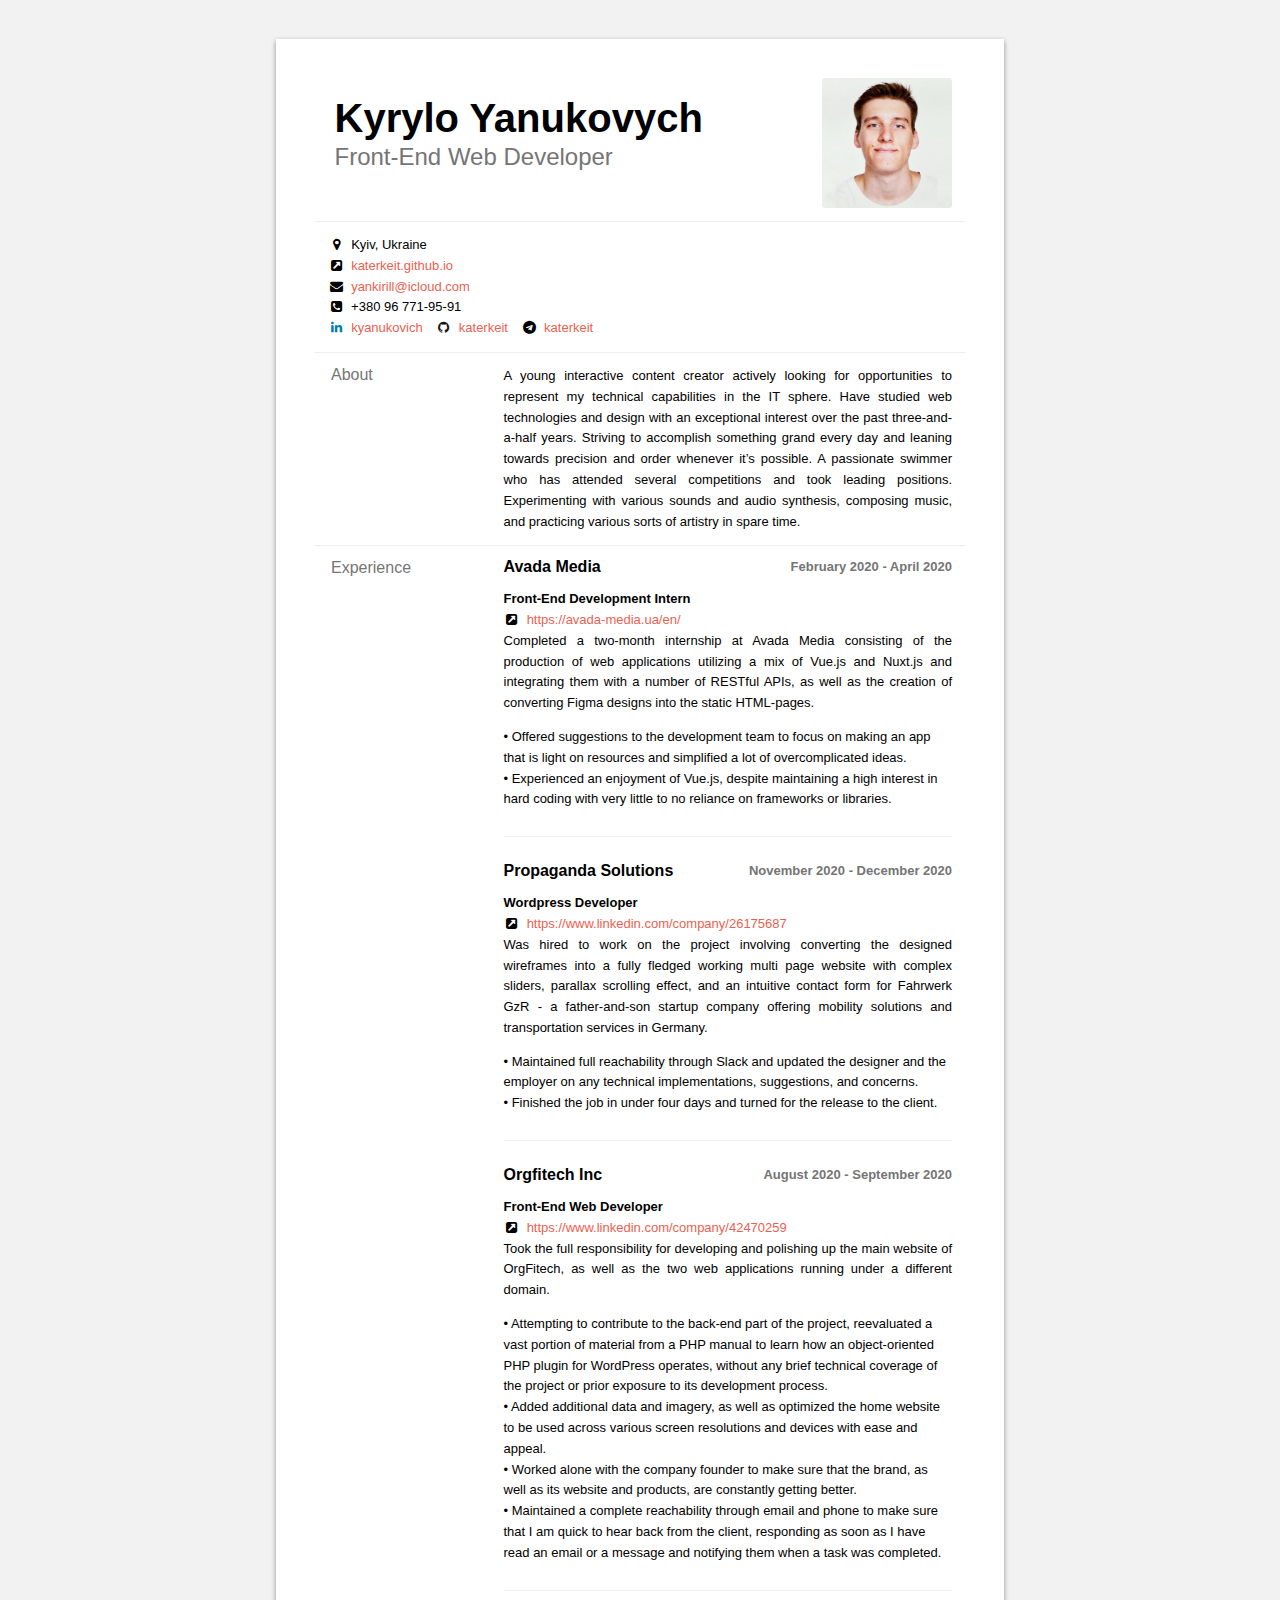
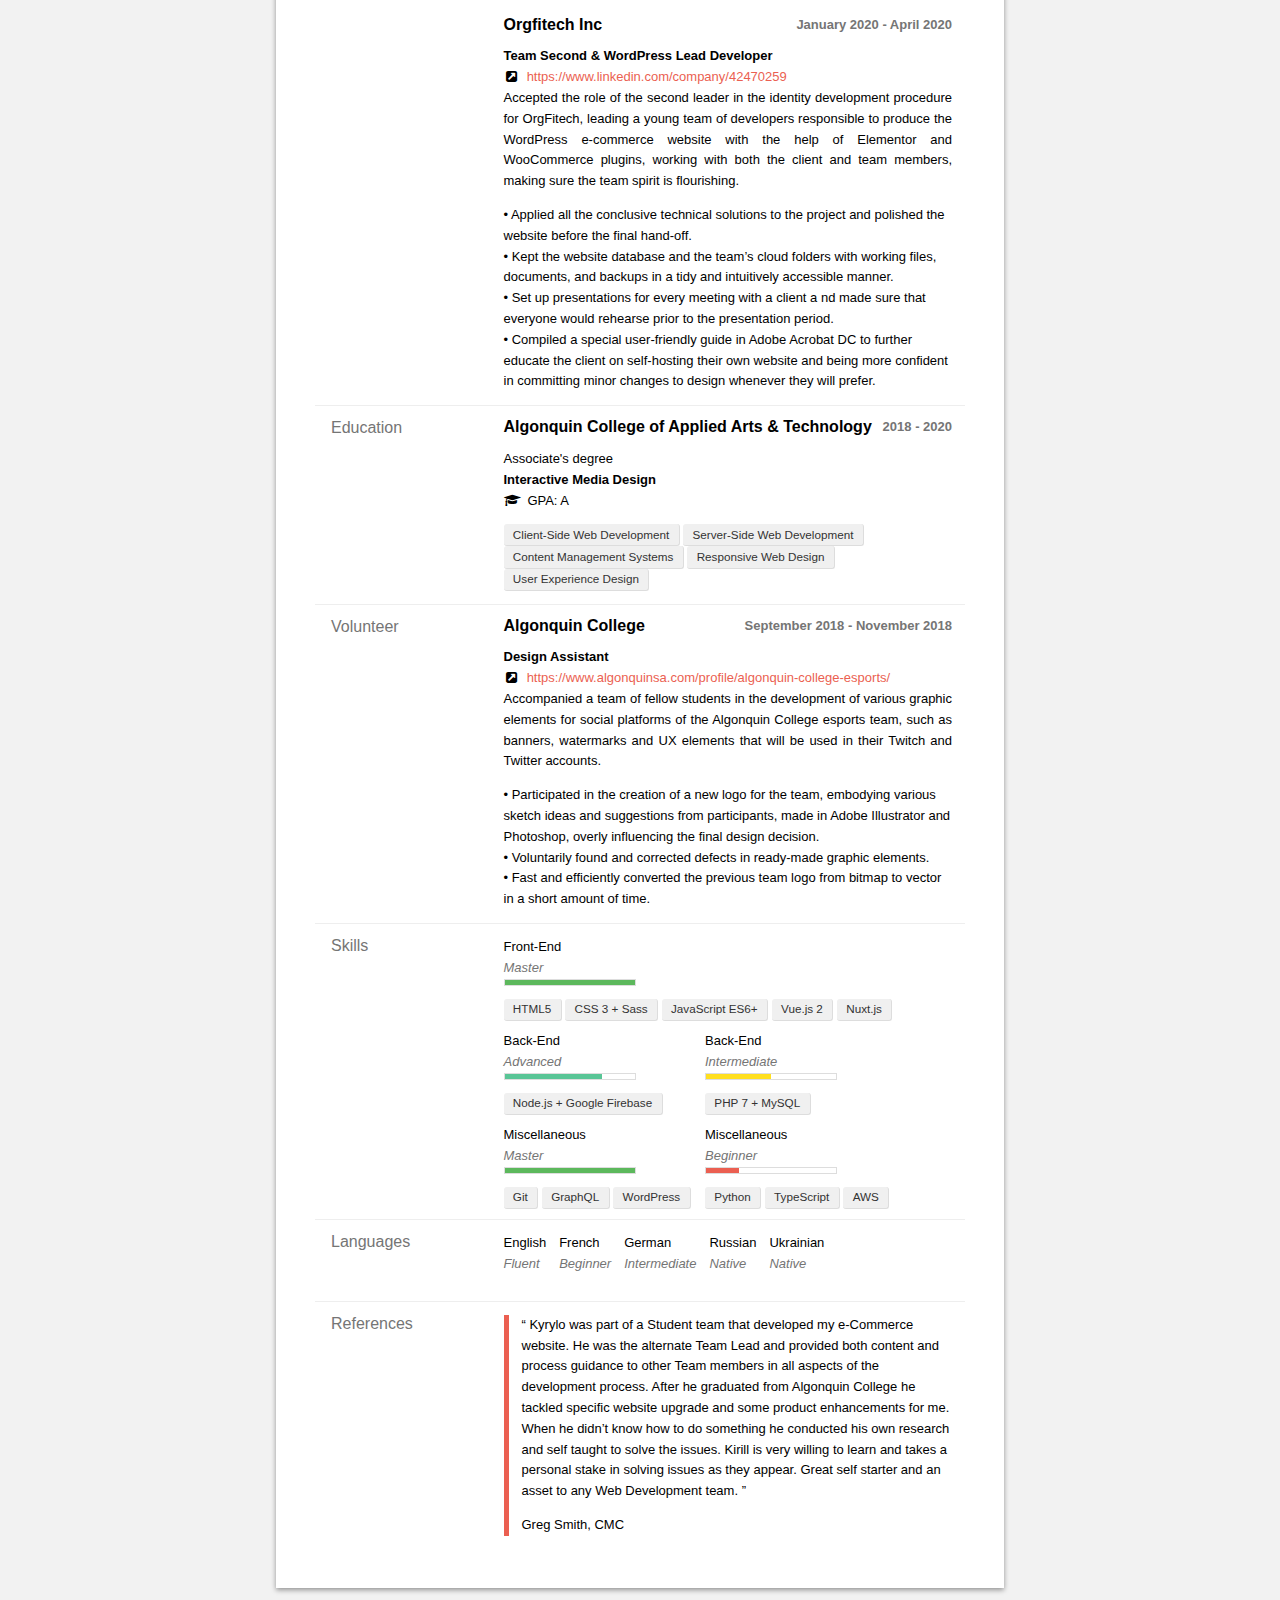
==== index.html @ d920447b "Update resume" ====
<!doctype html>
<html>
	<meta charset="utf-8" />
	<meta name="viewport" content="width=device-width, initial-scale=1.0, user-scalable=no" />
	<title>Kyrylo Yanukovych</title>
	<link rel="stylesheet" href="https://maxcdn.bootstrapcdn.com/font-awesome/4.7.0/css/font-awesome.min.css" />
	<link href='https://fonts.googleapis.com/css?family=Roboto:400,700,400italic' rel='stylesheet' type='text/css'>
	<style>
		/********************************************
* 	reset from
* 	http://meyerweb.com/eric/tools/css/reset/
*******************************************/
html, body, div, span, applet, object, iframe,
h1, h2, h3, h4, h5, h6, p, blockquote, pre,
a, abbr, acronym, address, big, cite, code,
del, dfn, em, img, ins, kbd, q, s, samp,
small, strike, strong, sub, sup, tt, var,
b, u, i, center,
dl, dt, dd, ol, ul, li,
fieldset, form, label, legend,
table, caption, tbody, tfoot, thead, tr, th, td,
article, aside, canvas, details, embed,
figure, figcaption, footer, header, hgroup,
menu, nav, output, ruby, section, summary,
time, mark, audio, video {
	margin: 0;
	padding: 0;
	border: 0;
	font-size: 100%;
	vertical-align: baseline;
}
article, aside, details, figcaption, figure,
footer, header, hgroup, menu, nav, section {
	display: block;
}
body {
	line-height: 1;
}
ol, ul {
	list-style: none;
}
blockquote, q {
	quotes: none;
}
blockquote:before, blockquote:after,
q:before, q:after {
	content: '';
	content: none;
}
table {
	border-collapse: collapse;
	border-spacing: 0;
}
/* Custom reset */
.main-summary p,
#publications .item,
#skills .item,
#languages .item,
#references .item,
#interests .item{
	margin: 0;
}


/****************
*		SMARTPHONES
****************/
em {
	color: #757575;
}
p {
	margin: 1em 0;
}
blockquote {
	margin: 0;
	margin-bottom: 1em;
}
strong {
	font-weight: 700;
	font-size: 1.1em;
}
ul {
	margin-top: 1em;
}
div.item {
	margin: 1em 0 2em;
	padding-bottom: 2em;
}
div.item:last-of-type {
	margin: 0;
	border-bottom: none;
	padding-bottom: 0;
}
p {
	text-align: justify;
}


/* Headers */
h1, h2, h3, h4, h5, h6 {
	font-weight: 700;
}
h1 {
	font-size: 2.5rem;
}
h2,
h3 {
	font-size: 1rem;
}
a {
	color: #EB5F51;
	text-decoration: none;
}
a:hover {
	text-decoration: underline;
}

/* Layout */
body {
	background: #f2f2f2;
	line-height: 1.6;
	font-size: 13px;
	font-family: "Helvetica Neue", Helvetica, Arial, sans-serif;
}

#resume {
	padding: 1rem 0;
	margin: 1rem auto;
}

#header {
	padding: 0 1em;
	margin-bottom: 1em;
}

#resume > header div {
	display: table;
	padding-left: 0.5em;
}

#resume > header div.middle {
	padding-top: 1.5em;
}

header img {
	display: block;
	width: 10em;
	border-radius: 0.275em;
	float: right;
}

header .name {
	line-height: 1;
}

header .label {
	font-size: 1.5rem;
	font-weight: 400;
	color: #757575;
}

section:not(.section) {
	padding: .5em 1rem;
}

section#references {
	border-bottom:none;
}

section#basics {
	background: inherit;
	margin-bottom: 0;
}

section#skills {
	padding-bottom: 0;
}

section#education,
section#work,
.main-summary section {
	padding-bottom: 1em;
}

header::after {
	display: table;
	content: " ";
	clear: both;
}

h2.section-title {
	text-align: left;
	font-size: 1rem;
	font-weight: 400;
	color: #757575;
	padding: 1em 1rem 0;
	margin-bottom: 0.1275em;
}

.date {
	font-weight: 700;
	color: #757575;
}

.position, .area, .institution {
	font-weight: 700;
}

#interests .item, #languages .item {
	padding: 0 1em 1em 0;
	border-bottom: none;
}

.website::before {
	display: inline-block;
	font: normal normal normal 14px/1 FontAwesome;
	font-size: inherit;
	text-rendering: auto;
	-webkit-font-smoothing: antialiased;
	-moz-osx-font-smoothing: grayscale;
	text-decoration: none;
	min-width: 1.25em;
	margin-right: 0.25em;
	text-align: center;
	content: '\f14c';
}

#profiles, #skills, #interests, #languages {
	display: -webkit-box;
	display: -moz-box;
	display: -ms-flexbox;
	display: -webkit-flex;
	display: flex;
	-webkit-flex-flow: row wrap;
	flex-flow: row wrap;
	-webkit-justify-content: flex-start;
	justify-content: flex-start;
  padding-bottom: 1em;
}

#profiles, #location {
	box-shadow: none;
	padding: 0;
}

#profiles .item {
	margin: 0;
	padding: 0;
	padding-right: 1em;
	border-bottom: none;
}

#interests ul {
	margin-top: 0.5em;
}

#publications .name {
	font-style: italic;
}

.courses li, .keywords li{
	display: inline-block;
	background: #f0f0f0;
	font-size: 0.9em;
	line-height: 1;
	color: #333;
	padding: 0.4em 0.8em;
	border-bottom: 1px solid #ddd;
	border-right: 1px solid #ddd;
	border-radius: 3px;
}

#publications .date {
	font-weight: normal;
	color: #000;
}

#skills .item {
	min-width: 15em;
	padding: 0 .5em .8em 0;
	border-bottom: none;
}


/* Skills chart */
#skills .level .bar {
	border: 1px solid #ddd;
	display: block;
	width: 10em;
	height: 5px;
	margin: 0em 0 1em 0;
	position: relative;
}

#skills .level .bar::after {
	position: absolute;
	content: " ";
	top: 0;
	left: 0;
	background: black;
	height: 5px;
}

#skills .level.beginner .bar::after {
	background: #EB5F51;
	width: 2.5em;
}

#skills .level.intermediate .bar::after {
	background: #ffdf1f;
	width: 5em;
}

#skills .level.advanced .bar::after {
	background: #59C596;
	width: 7.5em;
}

#skills .level.master .bar::after {
	background: #5CB85C;
	width: 10em;
}

#references .item {
	padding-left: 1em;
	border-left: 5px solid #EB5F51;
}

.fa.social {
	margin-right: 0.25em;
	font-size: 1.1em;
}

/* Social Media Brand Colors */
.google-plus {
	color: #dd4b39;
}

.tumblr {
	color:#32506d;
}

.foursquare {
	color:  #0072b1;
}

.facebook {
	color: #3b5998;
}

.linkedin {
	color: #007bb6;
}

.pinterest {
	color: #cb2027;
}

.dribbble {
	color: #ea4c89;
}

.instagram {
	color: #517fa4;
}

.twitter {
	color: #00aced;
}

.soundcloud {
	color: #ff3a00;
}

.wordpress {
	color: #21759b;
}

.youtube {
	color: #bb0000;
}

.github {
	color: #171515;
}

.stack-overflow {
	color: #828386;
	position: relative;
}

.flickr {
	color: #ff0084;
}

.stack-overflow::after {
	position: absolute;
	left: 0;
	content: '\f16c';
	color: #f68a1f;
	overflow: hidden;
	height: 40%;
}

/******************
*		HELPER CLASSES
******************/
.fa {
	min-width: 1.25em;
	margin-right: 0.25em;
	text-align: center;
}

.clear {
	display: table;
	clear: both;
}


/****************
*		TABLET
****************/
@media screen and (min-width: 602px) {

	#resume {
		width: 550px;
		margin: 0 auto;
	}
	section > header > h3 {
		float:left;
	}
	section > header > .date {
		float: right;
		line-height: 1.3;
	}

}


/****************
*		LAPTOP
****************/
@media screen and (min-width: 1025px) {

	#resume {
		width: 650px;
		padding: 3em;
		margin: 3em auto;
		background: #fff;
		box-shadow: 0 2px 5px rgba(0, 0, 0, 0.4);
	}

	.section {
		display: -webkit-box;
		display: -moz-box;
		display: -ms-flexbox;
		display: -webkit-flex;
		display: flex;
		-webkit-flex-flow: row wrap;
		flex-flow: row wrap;
		-webkit-justify-content: space-between;
		justify-content: space-between;
		margin-bottom: 1em;
		margin-top: 1em;
		border-bottom: 1px solid #eee;
	}

	.section:last-of-type {
		border-bottom: none;
		margin-bottom: 0;
	}

	section > header {
		line-height: 1;
		padding-bottom: 1em;
	}

	h2.section-title {
		line-height: 1.1;
		padding-top: 0;
	}

	section:not(.section) {
		width: 34.5em;
		padding: 0 1em 1em 0;
		margin-top:0;
		border: none;
	}

	section p {
		margin: 0;
	}

	section#basics {
		width: auto;
		padding-top: 1em;
		padding-left: 1em;
		padding-bottom: 0;
		border-top: 1px solid #eee;
		border-bottom: 1px solid #eee;
	}

	#profiles .item{
		padding-bottom: 1em;
	}

	div {
		padding: 0;
	}

	#skills .item {
		padding-left:0;
		margin-top: 0;
	}

	div.item {
		margin-top: 0;
		border-bottom: 1px solid #eee;
	}

}

	</style>


	<body>
		<div id="resume">
				<header id="header">
						<img src="./profile.jpg" alt="Kyrylo Yanukovych"/>
						<div class="middle">
							<h1 class="name">Kyrylo Yanukovych</h1>
							<h2 class="label">Front-End Web Developer</h2>
						</div>

				</header>

				<section id="basics">

						<div id="location">
							<span class="fa fa-map-marker"></span>
							<span class="address">
								Kyiv,
							</span>
							<span class="region">
								Ukraine
							</span>
						</div>

					<div id="contact">
						<div class="website">
							<a href="katerkeit.github.io">katerkeit.github.io</a>
						</div>
						<div class="email">
							<span class="fa fa-envelope"></span>
							<a href="mailto:yankirill@icloud.com">yankirill@icloud.com</a>
						</div>
						<div class="phone">
							<span class="fa fa-phone-square"></span>
							+380 96 771-95-91
						</div>
					</div>


					<div id="profiles">
						<div class="item">
							<span class="network fa fa-linkedin linkedin"></span>
							<span class="username">
								<span class="url">
									<a href="https://www.linkedin.com/in/kyanukovich/">kyanukovich</a>
								</span>
							</span>
						</div>
						<div class="item">
							<span class="network fa fa-github github"></span>
							<span class="username">
								<span class="url">
									<a href="https://github.com/katerkeit/">katerkeit</a>
								</span>
							</span>
						</div>
						<div class="item">
							<span class="network fa fa-telegram telegram"></span>
							<span class="username">
								<span class="url">
									<a href="https://t.me/katerkeit/">katerkeit</a>
								</span>
							</span>
						</div>
					</div>
				</section>

				<section class="section main-summary">
					<h2 class='section-title'>About</h2>
					<section>
						<p>A young interactive content creator actively looking for opportunities to represent my technical capabilities in the IT sphere. Have studied web technologies and design with an exceptional interest over the past three-and-a-half years. Striving to accomplish something grand every day and leaning towards precision and order whenever it’s possible. A passionate swimmer who has attended several competitions and took leading positions. Experimenting with various sounds and audio synthesis, composing music, and practicing various sorts of artistry in spare time.</p>
					</section>
				</section>

				</section>

				<section class="section">
					<h2 class='section-title'>Experience</h2>
					<section id="work">
						<header>
							<h3 class="name">
								Avada Media
							</h3>
							<div class="date">
								<span class="startDate">
									February 2020
								</span>
								<span class="endDate">
									- April 2020
								</span>
							</div>
						</header>
						<div class="item">
						<div class="position">
							Front-End Development Intern
						</div>
						<div class="website">
							<a href="https://avada-media.ua/en/">https://avada-media.ua/en/</a>
						</div>
						<div class="summary">
							<p>Completed a two-month internship at Avada Media consisting of the production of web applications utilizing a mix of Vue.js and Nuxt.js and integrating them with a number of RESTful APIs, as well as the creation of converting Figma designs into the static HTML-pages.</p>
						</div>
						<ul class="highlights">
							<li>• Offered suggestions to the development team to focus on making an app that is light on resources and simplified a lot of overcomplicated ideas.</li>
							<li>• Experienced an enjoyment of Vue.js, despite maintaining a high interest in hard coding with very little to no reliance on frameworks or libraries.</li>
						</ul>
					</div>
						<header>
							<h3 class="name">
								Propaganda Solutions
							</h3>
							<div class="date">
								<span class="startDate">
									November 2020
								</span>
								<span class="endDate">
									- December 2020
								</span>
							</div>
						</header>
						<div class="item">
						<div class="position">
							Wordpress Developer
						</div>
						<div class="website">
							<a href="https://www.linkedin.com/company/26175687">https://www.linkedin.com/company/26175687</a>
						</div>
						<div class="summary">
							<p>Was hired to work on the project involving converting the designed wireframes into a fully fledged working multi page website with complex sliders, parallax scrolling effect, and an intuitive contact form for Fahrwerk GzR - a father-and-son startup company offering mobility solutions and transportation services in Germany.</p>
						</div>
						<ul class="highlights">
							<li>• Maintained full reachability through Slack and updated the designer and the employer on any technical implementations, suggestions, and concerns.</li>
							<li>• Finished the job in under four days and turned for the release to the client.</li>
						</ul>
					</div>
						<header>
							<h3 class="name">
								Orgfitech Inc
							</h3>
							<div class="date">
								<span class="startDate">
									August 2020
								</span>
								<span class="endDate">
									- September 2020
								</span>
							</div>
						</header>
						<div class="item">
						<div class="position">
							Front-End Web Developer
						</div>
						<div class="website">
							<a href="https://www.linkedin.com/company/42470259">https://www.linkedin.com/company/42470259</a>
						</div>
						<div class="summary">
							<p>Took the full responsibility for developing and polishing up the main website of OrgFitech, as well as the two web applications running under a different domain.</p>
						</div>
						<ul class="highlights">
							<li>• Attempting to contribute to the back-end part of the project, reevaluated a vast portion of material from a PHP manual to learn how an object-oriented PHP plugin for WordPress operates, without any brief technical coverage of the project or prior exposure to its development process.</li>
							<li>• Added additional data and imagery, as well as optimized the home website to be used across various screen resolutions and devices with ease and appeal.</li>
							<li>• Worked alone with the company founder to make sure that the brand, as well as its website and products, are constantly getting better.</li>
							<li>• Maintained a complete reachability through email and phone to make sure that I am quick to hear back from the client, responding as soon as I have read an email or a message and notifying them when a task was completed.</li>
						</ul>
					</div>
						<header>
							<h3 class="name">
								Orgfitech Inc
							</h3>
							<div class="date">
								<span class="startDate">
									January 2020
								</span>
								<span class="endDate">
									- April 2020
								</span>
							</div>
						</header>
						<div class="item">
						<div class="position">
							Team Second &amp; WordPress Lead Developer
						</div>
						<div class="website">
							<a href="https://www.linkedin.com/company/42470259">https://www.linkedin.com/company/42470259</a>
						</div>
						<div class="summary">
							<p>Accepted the role of the second leader in the identity development procedure for OrgFitech, leading a young team of developers responsible to produce the WordPress e-commerce website with the help of Elementor and WooCommerce plugins, working with both the client and team members, making sure the team spirit is flourishing.</p>
						</div>
						<ul class="highlights">
							<li>• Applied all the conclusive technical solutions to the project and polished the website before the final hand-off.</li>
							<li>• Kept the website database and the team’s cloud folders with working files, documents, and backups in a tidy and intuitively accessible manner.</li>
							<li>• Set up presentations for every meeting with a client a nd made sure that everyone would rehearse prior to the presentation period.</li>
							<li>• Compiled a special user-friendly guide in Adobe Acrobat DC to further educate the client on self-hosting their own website and being more confident in committing minor changes to design whenever they will prefer.</li>
						</ul>
					</div>
					</section>
				</section>

				<section class="section">
					<h2 class='section-title'>Education</h2>
					<section id="education">
							<header>
									<h3 class="institution">
										Algonquin College of Applied Arts &amp; Technology
									</h3>
								<div class="date">
									<span class="startDate">
										2018
									</span>
									<span class="endDate">
										- 2020
									</span>
								</div>
							</header>
							<div class="item">
									<div class="studyType">
										Associate&#x27;s degree
									</div>
									<div class="area">
										Interactive Media Design
									</div>
									<div>
										<span class="fa fa-graduation-cap"></span>
										<span class='gpa'> GPA: A</span>
									</div>
									<ul class="courses">
										<li>Client-Side Web Development</li>
										<li>Server-Side Web Development</li>
										<li>Content Management Systems</li>
										<li>Responsive Web Design</li>
										<li>User Experience Design</li>
									</ul>
							</div>
					</section>
				</section>


				<section class="section">
					<h2 class='section-title'>Volunteer</h2>
					<section id="volunteer">
								<header>
									<h3 class="company">
										Algonquin College
									</h3>
									<div class="date">
										<span class="startDate">
											September 2018
										</span>
										<span class="endDate">
											- November 2018
										</span>
								</header>
							<div class="item">
							<div class="position">
								Design Assistant
							</div>
							<div class="website">
								<a href="https://www.algonquinsa.com/profile/algonquin-college-esports/">https://www.algonquinsa.com/profile/algonquin-college-esports/</a>
							</div>
							<div class="summary">
								<p>Accompanied a team of fellow students in the development of various graphic elements for social platforms of the Algonquin College esports team, such as banners, watermarks and UX elements that will be used in their Twitch and Twitter accounts.</p>
							</div>
							<ul class="highlights">
								<li>• Participated in the creation of a new logo for the team, embodying various sketch ideas and suggestions from participants, made in Adobe Illustrator and Photoshop, overly influencing the final design decision.</li>
								<li>• Voluntarily found and corrected defects in ready-made graphic elements.</li>
								<li>• Fast and efficiently converted the previous team logo from bitmap to vector in a short amount of time.</li>
							</ul>
						</div>
					</section>
				</section>



				<section class="section">
					<h2 class='section-title'>Skills</h2>
					<section id="skills">
						<div class="item">
							<div class="name">
								Front-End
							</div>
							<div class="level master">
								<em>Master</em>
								<div class="bar"></div>
							</div>
							<ul class="keywords">
								<li>HTML5</li>
								<li>CSS 3 + Sass</li>
								<li>JavaScript ES6+</li>
								<li>Vue.js 2</li>
								<li>Nuxt.js</li>
							</ul>
						</div>
						<div class="item">
							<div class="name">
								Back-End
							</div>
							<div class="level advanced">
								<em>Advanced</em>
								<div class="bar"></div>
							</div>
							<ul class="keywords">
								<li>Node.js + Google Firebase</li>
							</ul>
						</div>
						<div class="item">
							<div class="name">
								Back-End
							</div>
							<div class="level intermediate">
								<em>Intermediate</em>
								<div class="bar"></div>
							</div>
							<ul class="keywords">
								<li>PHP 7 + MySQL</li>
							</ul>
						</div>
						<div class="item">
							<div class="name">
								Miscellaneous
							</div>
							<div class="level master">
								<em>Master</em>
								<div class="bar"></div>
							</div>
							<ul class="keywords">
								<li>Git</li>
								<li>GraphQL</li>
								<li>WordPress</li>
							</ul>
						</div>
						<div class="item">
							<div class="name">
								Miscellaneous
							</div>
							<div class="level beginner">
								<em>Beginner</em>
								<div class="bar"></div>
							</div>
							<ul class="keywords">
								<li>Python</li>
								<li>TypeScript</li>
								<li>AWS</li>
							</ul>
						</div>
					</section>
				</section>

				<section class="section">
					<h2 class='section-title'>Languages</h2>
					<section id="languages">
						<div class="item">
							<div class="language">
								English
							</div>
							<div class="fluency">
								<em>Fluent</em>
							</div>
						</div>
						<div class="item">
							<div class="language">
								French
							</div>
							<div class="fluency">
								<em>Beginner</em>
							</div>
						</div>
						<div class="item">
							<div class="language">
								German
							</div>
							<div class="fluency">
								<em>Intermediate</em>
							</div>
						</div>
						<div class="item">
							<div class="language">
								Russian
							</div>
							<div class="fluency">
								<em>Native</em>
							</div>
						</div>
						<div class="item">
							<div class="language">
								Ukrainian
							</div>
							<div class="fluency">
								<em>Native</em>
							</div>
						</div>
					</section>
				</section>


				<section class="section">
					<h2 class='section-title'>References</h2>
					<section id="references">
						<div class="item">
							<blockquote class="reference">
								&#8220;&#32;Kyrylo was part of a Student team that developed my e-Commerce website. He was the alternate Team Lead and provided both content and process guidance to other Team members in all aspects of the development process.
After he graduated from Algonquin College he tackled specific website upgrade and some product enhancements for me. When he didn’t know how to do something he conducted his own research and self taught to solve the issues.
Kirill is very willing to learn and takes a personal stake in solving issues as they appear. Great self starter and an asset to any Web Development team.
&#32;&#8221;
							</blockquote>
							<div class="name">
								Greg Smith, CMC
							</div>
						</div>
					</section>
				</section>
		</div>
	</body>

</html>
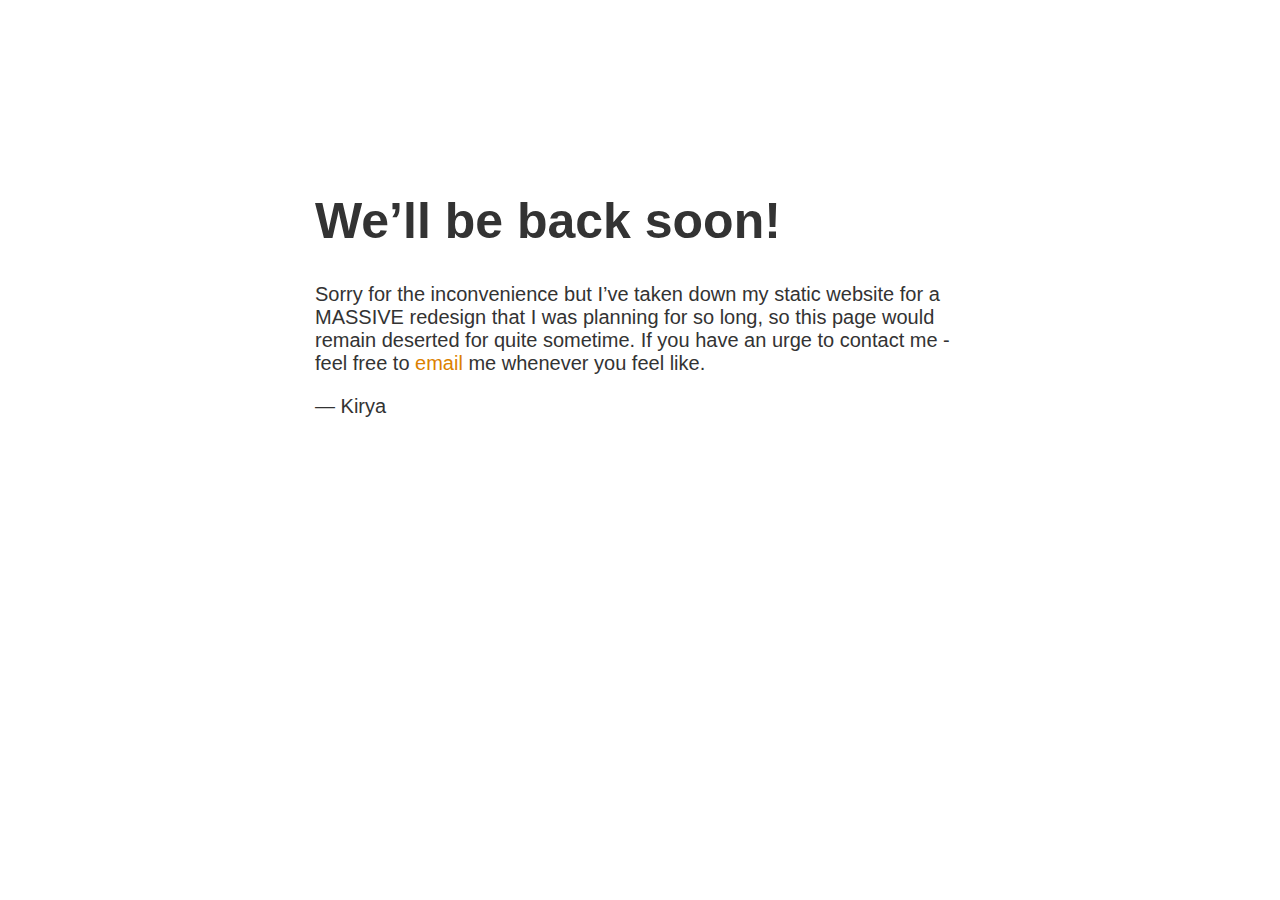
==== commit 684a0116: "Temporary take down resume" ====
--- a/index.html
+++ b/index.html
@@ -1,938 +1,18 @@
 <!doctype html>
-<html>
-	<meta charset="utf-8" />
-	<meta name="viewport" content="width=device-width, initial-scale=1.0, user-scalable=no" />
-	<title>Kyrylo Yanukovych</title>
-	<link rel="stylesheet" href="https://maxcdn.bootstrapcdn.com/font-awesome/4.7.0/css/font-awesome.min.css" />
-	<link href='https://fonts.googleapis.com/css?family=Roboto:400,700,400italic' rel='stylesheet' type='text/css'>
-	<style>
-		/********************************************
-* 	reset from
-* 	http://meyerweb.com/eric/tools/css/reset/
-*******************************************/
-html, body, div, span, applet, object, iframe,
-h1, h2, h3, h4, h5, h6, p, blockquote, pre,
-a, abbr, acronym, address, big, cite, code,
-del, dfn, em, img, ins, kbd, q, s, samp,
-small, strike, strong, sub, sup, tt, var,
-b, u, i, center,
-dl, dt, dd, ol, ul, li,
-fieldset, form, label, legend,
-table, caption, tbody, tfoot, thead, tr, th, td,
-article, aside, canvas, details, embed,
-figure, figcaption, footer, header, hgroup,
-menu, nav, output, ruby, section, summary,
-time, mark, audio, video {
-	margin: 0;
-	padding: 0;
-	border: 0;
-	font-size: 100%;
-	vertical-align: baseline;
-}
-article, aside, details, figcaption, figure,
-footer, header, hgroup, menu, nav, section {
-	display: block;
-}
-body {
-	line-height: 1;
-}
-ol, ul {
-	list-style: none;
-}
-blockquote, q {
-	quotes: none;
-}
-blockquote:before, blockquote:after,
-q:before, q:after {
-	content: '';
-	content: none;
-}
-table {
-	border-collapse: collapse;
-	border-spacing: 0;
-}
-/* Custom reset */
-.main-summary p,
-#publications .item,
-#skills .item,
-#languages .item,
-#references .item,
-#interests .item{
-	margin: 0;
-}
+<title>Site Maintenance</title>
+<style>
+  body { text-align: center; padding: 150px; }
+  h1 { font-size: 50px; }
+  body { font: 20px Helvetica, sans-serif; color: #333; }
+  article { display: block; text-align: left; width: 650px; margin: 0 auto; }
+  a { color: #dc8100; text-decoration: none; }
+  a:hover { color: #333; text-decoration: none; }
+</style>
 
-
-/****************
-*		SMARTPHONES
-****************/
-em {
-	color: #757575;
-}
-p {
-	margin: 1em 0;
-}
-blockquote {
-	margin: 0;
-	margin-bottom: 1em;
-}
-strong {
-	font-weight: 700;
-	font-size: 1.1em;
-}
-ul {
-	margin-top: 1em;
-}
-div.item {
-	margin: 1em 0 2em;
-	padding-bottom: 2em;
-}
-div.item:last-of-type {
-	margin: 0;
-	border-bottom: none;
-	padding-bottom: 0;
-}
-p {
-	text-align: justify;
-}
-
-
-/* Headers */
-h1, h2, h3, h4, h5, h6 {
-	font-weight: 700;
-}
-h1 {
-	font-size: 2.5rem;
-}
-h2,
-h3 {
-	font-size: 1rem;
-}
-a {
-	color: #EB5F51;
-	text-decoration: none;
-}
-a:hover {
-	text-decoration: underline;
-}
-
-/* Layout */
-body {
-	background: #f2f2f2;
-	line-height: 1.6;
-	font-size: 13px;
-	font-family: "Helvetica Neue", Helvetica, Arial, sans-serif;
-}
-
-#resume {
-	padding: 1rem 0;
-	margin: 1rem auto;
-}
-
-#header {
-	padding: 0 1em;
-	margin-bottom: 1em;
-}
-
-#resume > header div {
-	display: table;
-	padding-left: 0.5em;
-}
-
-#resume > header div.middle {
-	padding-top: 1.5em;
-}
-
-header img {
-	display: block;
-	width: 10em;
-	border-radius: 0.275em;
-	float: right;
-}
-
-header .name {
-	line-height: 1;
-}
-
-header .label {
-	font-size: 1.5rem;
-	font-weight: 400;
-	color: #757575;
-}
-
-section:not(.section) {
-	padding: .5em 1rem;
-}
-
-section#references {
-	border-bottom:none;
-}
-
-section#basics {
-	background: inherit;
-	margin-bottom: 0;
-}
-
-section#skills {
-	padding-bottom: 0;
-}
-
-section#education,
-section#work,
-.main-summary section {
-	padding-bottom: 1em;
-}
-
-header::after {
-	display: table;
-	content: " ";
-	clear: both;
-}
-
-h2.section-title {
-	text-align: left;
-	font-size: 1rem;
-	font-weight: 400;
-	color: #757575;
-	padding: 1em 1rem 0;
-	margin-bottom: 0.1275em;
-}
-
-.date {
-	font-weight: 700;
-	color: #757575;
-}
-
-.position, .area, .institution {
-	font-weight: 700;
-}
-
-#interests .item, #languages .item {
-	padding: 0 1em 1em 0;
-	border-bottom: none;
-}
-
-.website::before {
-	display: inline-block;
-	font: normal normal normal 14px/1 FontAwesome;
-	font-size: inherit;
-	text-rendering: auto;
-	-webkit-font-smoothing: antialiased;
-	-moz-osx-font-smoothing: grayscale;
-	text-decoration: none;
-	min-width: 1.25em;
-	margin-right: 0.25em;
-	text-align: center;
-	content: '\f14c';
-}
-
-#profiles, #skills, #interests, #languages {
-	display: -webkit-box;
-	display: -moz-box;
-	display: -ms-flexbox;
-	display: -webkit-flex;
-	display: flex;
-	-webkit-flex-flow: row wrap;
-	flex-flow: row wrap;
-	-webkit-justify-content: flex-start;
-	justify-content: flex-start;
-  padding-bottom: 1em;
-}
-
-#profiles, #location {
-	box-shadow: none;
-	padding: 0;
-}
-
-#profiles .item {
-	margin: 0;
-	padding: 0;
-	padding-right: 1em;
-	border-bottom: none;
-}
-
-#interests ul {
-	margin-top: 0.5em;
-}
-
-#publications .name {
-	font-style: italic;
-}
-
-.courses li, .keywords li{
-	display: inline-block;
-	background: #f0f0f0;
-	font-size: 0.9em;
-	line-height: 1;
-	color: #333;
-	padding: 0.4em 0.8em;
-	border-bottom: 1px solid #ddd;
-	border-right: 1px solid #ddd;
-	border-radius: 3px;
-}
-
-#publications .date {
-	font-weight: normal;
-	color: #000;
-}
-
-#skills .item {
-	min-width: 15em;
-	padding: 0 .5em .8em 0;
-	border-bottom: none;
-}
-
-
-/* Skills chart */
-#skills .level .bar {
-	border: 1px solid #ddd;
-	display: block;
-	width: 10em;
-	height: 5px;
-	margin: 0em 0 1em 0;
-	position: relative;
-}
-
-#skills .level .bar::after {
-	position: absolute;
-	content: " ";
-	top: 0;
-	left: 0;
-	background: black;
-	height: 5px;
-}
-
-#skills .level.beginner .bar::after {
-	background: #EB5F51;
-	width: 2.5em;
-}
-
-#skills .level.intermediate .bar::after {
-	background: #ffdf1f;
-	width: 5em;
-}
-
-#skills .level.advanced .bar::after {
-	background: #59C596;
-	width: 7.5em;
-}
-
-#skills .level.master .bar::after {
-	background: #5CB85C;
-	width: 10em;
-}
-
-#references .item {
-	padding-left: 1em;
-	border-left: 5px solid #EB5F51;
-}
-
-.fa.social {
-	margin-right: 0.25em;
-	font-size: 1.1em;
-}
-
-/* Social Media Brand Colors */
-.google-plus {
-	color: #dd4b39;
-}
-
-.tumblr {
-	color:#32506d;
-}
-
-.foursquare {
-	color:  #0072b1;
-}
-
-.facebook {
-	color: #3b5998;
-}
-
-.linkedin {
-	color: #007bb6;
-}
-
-.pinterest {
-	color: #cb2027;
-}
-
-.dribbble {
-	color: #ea4c89;
-}
-
-.instagram {
-	color: #517fa4;
-}
-
-.twitter {
-	color: #00aced;
-}
-
-.soundcloud {
-	color: #ff3a00;
-}
-
-.wordpress {
-	color: #21759b;
-}
-
-.youtube {
-	color: #bb0000;
-}
-
-.github {
-	color: #171515;
-}
-
-.stack-overflow {
-	color: #828386;
-	position: relative;
-}
-
-.flickr {
-	color: #ff0084;
-}
-
-.stack-overflow::after {
-	position: absolute;
-	left: 0;
-	content: '\f16c';
-	color: #f68a1f;
-	overflow: hidden;
-	height: 40%;
-}
-
-/******************
-*		HELPER CLASSES
-******************/
-.fa {
-	min-width: 1.25em;
-	margin-right: 0.25em;
-	text-align: center;
-}
-
-.clear {
-	display: table;
-	clear: both;
-}
-
-
-/****************
-*		TABLET
-****************/
-@media screen and (min-width: 602px) {
-
-	#resume {
-		width: 550px;
-		margin: 0 auto;
-	}
-	section > header > h3 {
-		float:left;
-	}
-	section > header > .date {
-		float: right;
-		line-height: 1.3;
-	}
-
-}
-
-
-/****************
-*		LAPTOP
-****************/
-@media screen and (min-width: 1025px) {
-
-	#resume {
-		width: 650px;
-		padding: 3em;
-		margin: 3em auto;
-		background: #fff;
-		box-shadow: 0 2px 5px rgba(0, 0, 0, 0.4);
-	}
-
-	.section {
-		display: -webkit-box;
-		display: -moz-box;
-		display: -ms-flexbox;
-		display: -webkit-flex;
-		display: flex;
-		-webkit-flex-flow: row wrap;
-		flex-flow: row wrap;
-		-webkit-justify-content: space-between;
-		justify-content: space-between;
-		margin-bottom: 1em;
-		margin-top: 1em;
-		border-bottom: 1px solid #eee;
-	}
-
-	.section:last-of-type {
-		border-bottom: none;
-		margin-bottom: 0;
-	}
-
-	section > header {
-		line-height: 1;
-		padding-bottom: 1em;
-	}
-
-	h2.section-title {
-		line-height: 1.1;
-		padding-top: 0;
-	}
-
-	section:not(.section) {
-		width: 34.5em;
-		padding: 0 1em 1em 0;
-		margin-top:0;
-		border: none;
-	}
-
-	section p {
-		margin: 0;
-	}
-
-	section#basics {
-		width: auto;
-		padding-top: 1em;
-		padding-left: 1em;
-		padding-bottom: 0;
-		border-top: 1px solid #eee;
-		border-bottom: 1px solid #eee;
-	}
-
-	#profiles .item{
-		padding-bottom: 1em;
-	}
-
-	div {
-		padding: 0;
-	}
-
-	#skills .item {
-		padding-left:0;
-		margin-top: 0;
-	}
-
-	div.item {
-		margin-top: 0;
-		border-bottom: 1px solid #eee;
-	}
-
-}
-
-	</style>
-
-
-	<body>
-		<div id="resume">
-				<header id="header">
-						<img src="./profile.jpg" alt="Kyrylo Yanukovych"/>
-						<div class="middle">
-							<h1 class="name">Kyrylo Yanukovych</h1>
-							<h2 class="label">Front-End Web Developer</h2>
-						</div>
-
-				</header>
-
-				<section id="basics">
-
-						<div id="location">
-							<span class="fa fa-map-marker"></span>
-							<span class="address">
-								Kyiv,
-							</span>
-							<span class="region">
-								Ukraine
-							</span>
-						</div>
-
-					<div id="contact">
-						<div class="website">
-							<a href="katerkeit.github.io">katerkeit.github.io</a>
-						</div>
-						<div class="email">
-							<span class="fa fa-envelope"></span>
-							<a href="mailto:yankirill@icloud.com">yankirill@icloud.com</a>
-						</div>
-						<div class="phone">
-							<span class="fa fa-phone-square"></span>
-							+380 96 771-95-91
-						</div>
-					</div>
-
-
-					<div id="profiles">
-						<div class="item">
-							<span class="network fa fa-linkedin linkedin"></span>
-							<span class="username">
-								<span class="url">
-									<a href="https://www.linkedin.com/in/kyanukovich/">kyanukovich</a>
-								</span>
-							</span>
-						</div>
-						<div class="item">
-							<span class="network fa fa-github github"></span>
-							<span class="username">
-								<span class="url">
-									<a href="https://github.com/katerkeit/">katerkeit</a>
-								</span>
-							</span>
-						</div>
-						<div class="item">
-							<span class="network fa fa-telegram telegram"></span>
-							<span class="username">
-								<span class="url">
-									<a href="https://t.me/katerkeit/">katerkeit</a>
-								</span>
-							</span>
-						</div>
-					</div>
-				</section>
-
-				<section class="section main-summary">
-					<h2 class='section-title'>About</h2>
-					<section>
-						<p>A young interactive content creator actively looking for opportunities to represent my technical capabilities in the IT sphere. Have studied web technologies and design with an exceptional interest over the past three-and-a-half years. Striving to accomplish something grand every day and leaning towards precision and order whenever it’s possible. A passionate swimmer who has attended several competitions and took leading positions. Experimenting with various sounds and audio synthesis, composing music, and practicing various sorts of artistry in spare time.</p>
-					</section>
-				</section>
-
-				</section>
-
-				<section class="section">
-					<h2 class='section-title'>Experience</h2>
-					<section id="work">
-						<header>
-							<h3 class="name">
-								Avada Media
-							</h3>
-							<div class="date">
-								<span class="startDate">
-									February 2020
-								</span>
-								<span class="endDate">
-									- April 2020
-								</span>
-							</div>
-						</header>
-						<div class="item">
-						<div class="position">
-							Front-End Development Intern
-						</div>
-						<div class="website">
-							<a href="https://avada-media.ua/en/">https://avada-media.ua/en/</a>
-						</div>
-						<div class="summary">
-							<p>Completed a two-month internship at Avada Media consisting of the production of web applications utilizing a mix of Vue.js and Nuxt.js and integrating them with a number of RESTful APIs, as well as the creation of converting Figma designs into the static HTML-pages.</p>
-						</div>
-						<ul class="highlights">
-							<li>• Offered suggestions to the development team to focus on making an app that is light on resources and simplified a lot of overcomplicated ideas.</li>
-							<li>• Experienced an enjoyment of Vue.js, despite maintaining a high interest in hard coding with very little to no reliance on frameworks or libraries.</li>
-						</ul>
-					</div>
-						<header>
-							<h3 class="name">
-								Propaganda Solutions
-							</h3>
-							<div class="date">
-								<span class="startDate">
-									November 2020
-								</span>
-								<span class="endDate">
-									- December 2020
-								</span>
-							</div>
-						</header>
-						<div class="item">
-						<div class="position">
-							Wordpress Developer
-						</div>
-						<div class="website">
-							<a href="https://www.linkedin.com/company/26175687">https://www.linkedin.com/company/26175687</a>
-						</div>
-						<div class="summary">
-							<p>Was hired to work on the project involving converting the designed wireframes into a fully fledged working multi page website with complex sliders, parallax scrolling effect, and an intuitive contact form for Fahrwerk GzR - a father-and-son startup company offering mobility solutions and transportation services in Germany.</p>
-						</div>
-						<ul class="highlights">
-							<li>• Maintained full reachability through Slack and updated the designer and the employer on any technical implementations, suggestions, and concerns.</li>
-							<li>• Finished the job in under four days and turned for the release to the client.</li>
-						</ul>
-					</div>
-						<header>
-							<h3 class="name">
-								Orgfitech Inc
-							</h3>
-							<div class="date">
-								<span class="startDate">
-									August 2020
-								</span>
-								<span class="endDate">
-									- September 2020
-								</span>
-							</div>
-						</header>
-						<div class="item">
-						<div class="position">
-							Front-End Web Developer
-						</div>
-						<div class="website">
-							<a href="https://www.linkedin.com/company/42470259">https://www.linkedin.com/company/42470259</a>
-						</div>
-						<div class="summary">
-							<p>Took the full responsibility for developing and polishing up the main website of OrgFitech, as well as the two web applications running under a different domain.</p>
-						</div>
-						<ul class="highlights">
-							<li>• Attempting to contribute to the back-end part of the project, reevaluated a vast portion of material from a PHP manual to learn how an object-oriented PHP plugin for WordPress operates, without any brief technical coverage of the project or prior exposure to its development process.</li>
-							<li>• Added additional data and imagery, as well as optimized the home website to be used across various screen resolutions and devices with ease and appeal.</li>
-							<li>• Worked alone with the company founder to make sure that the brand, as well as its website and products, are constantly getting better.</li>
-							<li>• Maintained a complete reachability through email and phone to make sure that I am quick to hear back from the client, responding as soon as I have read an email or a message and notifying them when a task was completed.</li>
-						</ul>
-					</div>
-						<header>
-							<h3 class="name">
-								Orgfitech Inc
-							</h3>
-							<div class="date">
-								<span class="startDate">
-									January 2020
-								</span>
-								<span class="endDate">
-									- April 2020
-								</span>
-							</div>
-						</header>
-						<div class="item">
-						<div class="position">
-							Team Second &amp; WordPress Lead Developer
-						</div>
-						<div class="website">
-							<a href="https://www.linkedin.com/company/42470259">https://www.linkedin.com/company/42470259</a>
-						</div>
-						<div class="summary">
-							<p>Accepted the role of the second leader in the identity development procedure for OrgFitech, leading a young team of developers responsible to produce the WordPress e-commerce website with the help of Elementor and WooCommerce plugins, working with both the client and team members, making sure the team spirit is flourishing.</p>
-						</div>
-						<ul class="highlights">
-							<li>• Applied all the conclusive technical solutions to the project and polished the website before the final hand-off.</li>
-							<li>• Kept the website database and the team’s cloud folders with working files, documents, and backups in a tidy and intuitively accessible manner.</li>
-							<li>• Set up presentations for every meeting with a client a nd made sure that everyone would rehearse prior to the presentation period.</li>
-							<li>• Compiled a special user-friendly guide in Adobe Acrobat DC to further educate the client on self-hosting their own website and being more confident in committing minor changes to design whenever they will prefer.</li>
-						</ul>
-					</div>
-					</section>
-				</section>
-
-				<section class="section">
-					<h2 class='section-title'>Education</h2>
-					<section id="education">
-							<header>
-									<h3 class="institution">
-										Algonquin College of Applied Arts &amp; Technology
-									</h3>
-								<div class="date">
-									<span class="startDate">
-										2018
-									</span>
-									<span class="endDate">
-										- 2020
-									</span>
-								</div>
-							</header>
-							<div class="item">
-									<div class="studyType">
-										Associate&#x27;s degree
-									</div>
-									<div class="area">
-										Interactive Media Design
-									</div>
-									<div>
-										<span class="fa fa-graduation-cap"></span>
-										<span class='gpa'> GPA: A</span>
-									</div>
-									<ul class="courses">
-										<li>Client-Side Web Development</li>
-										<li>Server-Side Web Development</li>
-										<li>Content Management Systems</li>
-										<li>Responsive Web Design</li>
-										<li>User Experience Design</li>
-									</ul>
-							</div>
-					</section>
-				</section>
-
-
-				<section class="section">
-					<h2 class='section-title'>Volunteer</h2>
-					<section id="volunteer">
-								<header>
-									<h3 class="company">
-										Algonquin College
-									</h3>
-									<div class="date">
-										<span class="startDate">
-											September 2018
-										</span>
-										<span class="endDate">
-											- November 2018
-										</span>
-								</header>
-							<div class="item">
-							<div class="position">
-								Design Assistant
-							</div>
-							<div class="website">
-								<a href="https://www.algonquinsa.com/profile/algonquin-college-esports/">https://www.algonquinsa.com/profile/algonquin-college-esports/</a>
-							</div>
-							<div class="summary">
-								<p>Accompanied a team of fellow students in the development of various graphic elements for social platforms of the Algonquin College esports team, such as banners, watermarks and UX elements that will be used in their Twitch and Twitter accounts.</p>
-							</div>
-							<ul class="highlights">
-								<li>• Participated in the creation of a new logo for the team, embodying various sketch ideas and suggestions from participants, made in Adobe Illustrator and Photoshop, overly influencing the final design decision.</li>
-								<li>• Voluntarily found and corrected defects in ready-made graphic elements.</li>
-								<li>• Fast and efficiently converted the previous team logo from bitmap to vector in a short amount of time.</li>
-							</ul>
-						</div>
-					</section>
-				</section>
-
-
-
-				<section class="section">
-					<h2 class='section-title'>Skills</h2>
-					<section id="skills">
-						<div class="item">
-							<div class="name">
-								Front-End
-							</div>
-							<div class="level master">
-								<em>Master</em>
-								<div class="bar"></div>
-							</div>
-							<ul class="keywords">
-								<li>HTML5</li>
-								<li>CSS 3 + Sass</li>
-								<li>JavaScript ES6+</li>
-								<li>Vue.js 2</li>
-								<li>Nuxt.js</li>
-							</ul>
-						</div>
-						<div class="item">
-							<div class="name">
-								Back-End
-							</div>
-							<div class="level advanced">
-								<em>Advanced</em>
-								<div class="bar"></div>
-							</div>
-							<ul class="keywords">
-								<li>Node.js + Google Firebase</li>
-							</ul>
-						</div>
-						<div class="item">
-							<div class="name">
-								Back-End
-							</div>
-							<div class="level intermediate">
-								<em>Intermediate</em>
-								<div class="bar"></div>
-							</div>
-							<ul class="keywords">
-								<li>PHP 7 + MySQL</li>
-							</ul>
-						</div>
-						<div class="item">
-							<div class="name">
-								Miscellaneous
-							</div>
-							<div class="level master">
-								<em>Master</em>
-								<div class="bar"></div>
-							</div>
-							<ul class="keywords">
-								<li>Git</li>
-								<li>GraphQL</li>
-								<li>WordPress</li>
-							</ul>
-						</div>
-						<div class="item">
-							<div class="name">
-								Miscellaneous
-							</div>
-							<div class="level beginner">
-								<em>Beginner</em>
-								<div class="bar"></div>
-							</div>
-							<ul class="keywords">
-								<li>Python</li>
-								<li>TypeScript</li>
-								<li>AWS</li>
-							</ul>
-						</div>
-					</section>
-				</section>
-
-				<section class="section">
-					<h2 class='section-title'>Languages</h2>
-					<section id="languages">
-						<div class="item">
-							<div class="language">
-								English
-							</div>
-							<div class="fluency">
-								<em>Fluent</em>
-							</div>
-						</div>
-						<div class="item">
-							<div class="language">
-								French
-							</div>
-							<div class="fluency">
-								<em>Beginner</em>
-							</div>
-						</div>
-						<div class="item">
-							<div class="language">
-								German
-							</div>
-							<div class="fluency">
-								<em>Intermediate</em>
-							</div>
-						</div>
-						<div class="item">
-							<div class="language">
-								Russian
-							</div>
-							<div class="fluency">
-								<em>Native</em>
-							</div>
-						</div>
-						<div class="item">
-							<div class="language">
-								Ukrainian
-							</div>
-							<div class="fluency">
-								<em>Native</em>
-							</div>
-						</div>
-					</section>
-				</section>
-
-
-				<section class="section">
-					<h2 class='section-title'>References</h2>
-					<section id="references">
-						<div class="item">
-							<blockquote class="reference">
-								&#8220;&#32;Kyrylo was part of a Student team that developed my e-Commerce website. He was the alternate Team Lead and provided both content and process guidance to other Team members in all aspects of the development process.
-After he graduated from Algonquin College he tackled specific website upgrade and some product enhancements for me. When he didn’t know how to do something he conducted his own research and self taught to solve the issues.
-Kirill is very willing to learn and takes a personal stake in solving issues as they appear. Great self starter and an asset to any Web Development team.
-&#32;&#8221;
-							</blockquote>
-							<div class="name">
-								Greg Smith, CMC
-							</div>
-						</div>
-					</section>
-				</section>
-		</div>
-	</body>
-
-</html>
+<article>
+    <h1>We&rsquo;ll be back soon!</h1>
+    <div>
+        <p>Sorry for the inconvenience but I&rsquo;ve taken down my static website for a MASSIVE redesign that I was planning for so long, so this page would remain deserted for quite sometime. If you have an urge to contact me - feel free to <a href="mailto:yankirill@icloud.com">email</a> me whenever you feel like.</p>
+        <p>&mdash; Kirya</p>
+    </div>
+</article>
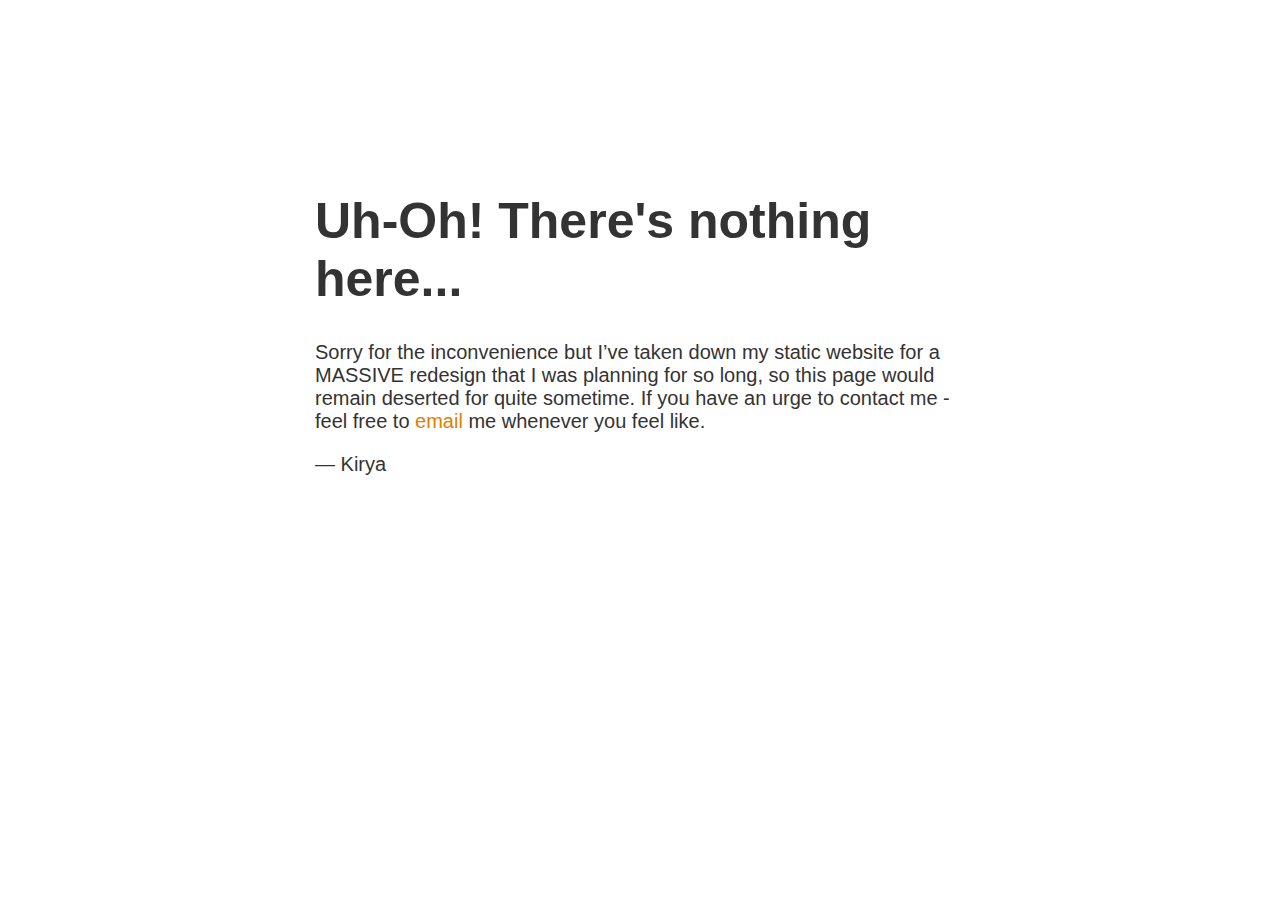
==== commit 6ae18d78: "Update static page" ====
--- a/index.html
+++ b/index.html
@@ -10,7 +10,7 @@
 </style>
 
 <article>
-    <h1>We&rsquo;ll be back soon!</h1>
+    <h1>Uh-Oh! There's nothing here...</h1>
     <div>
         <p>Sorry for the inconvenience but I&rsquo;ve taken down my static website for a MASSIVE redesign that I was planning for so long, so this page would remain deserted for quite sometime. If you have an urge to contact me - feel free to <a href="mailto:yankirill@icloud.com">email</a> me whenever you feel like.</p>
         <p>&mdash; Kirya</p>
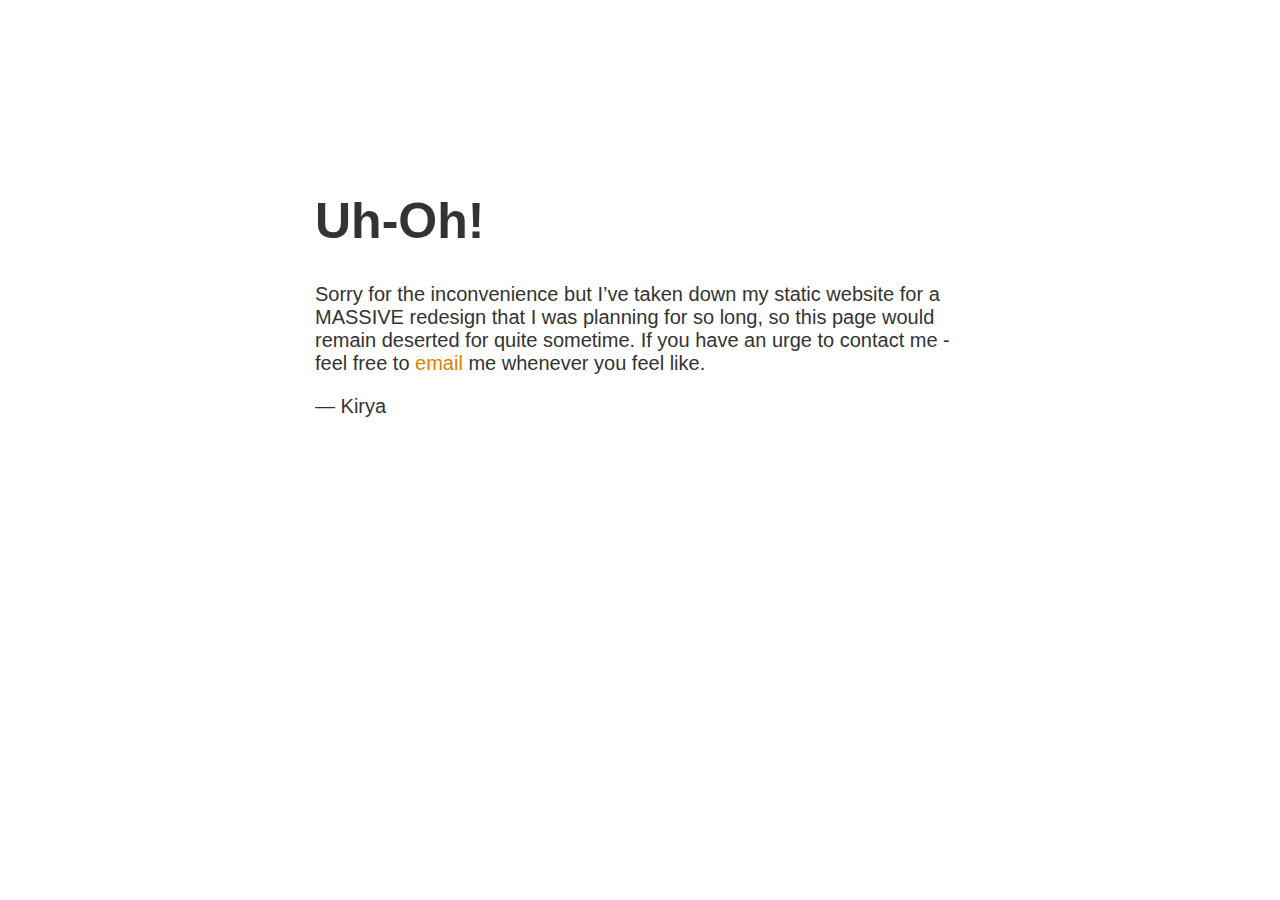
==== commit e821356e: "Update static page" ====
--- a/index.html
+++ b/index.html
@@ -10,7 +10,7 @@
 </style>
 
 <article>
-    <h1>Uh-Oh! There's nothing here...</h1>
+    <h1>Uh-Oh!</h1>
     <div>
         <p>Sorry for the inconvenience but I&rsquo;ve taken down my static website for a MASSIVE redesign that I was planning for so long, so this page would remain deserted for quite sometime. If you have an urge to contact me - feel free to <a href="mailto:yankirill@icloud.com">email</a> me whenever you feel like.</p>
         <p>&mdash; Kirya</p>
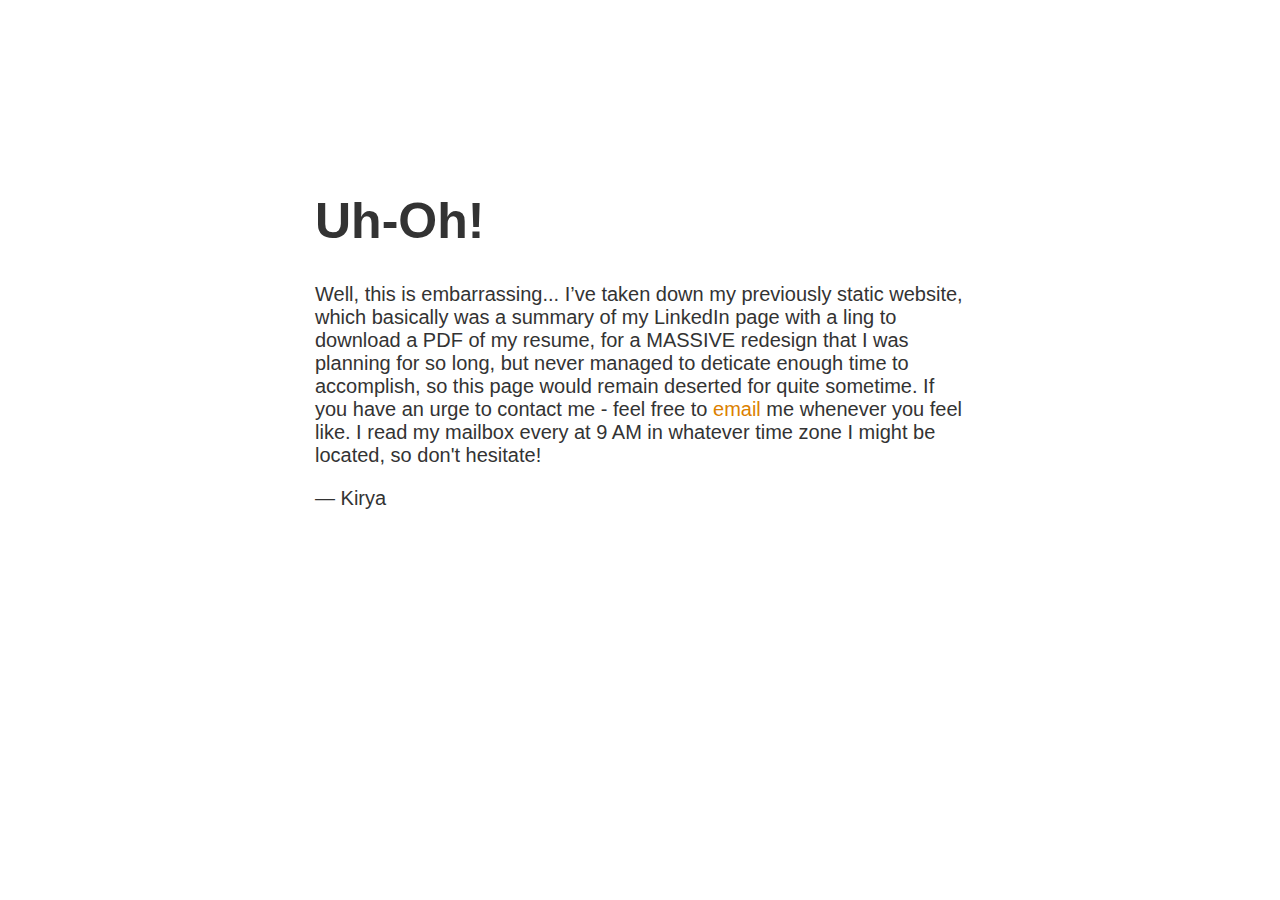
==== commit 5334d5fc: "Update static page" ====
--- a/index.html
+++ b/index.html
@@ -12,7 +12,7 @@
 <article>
     <h1>Uh-Oh!</h1>
     <div>
-        <p>Sorry for the inconvenience but I&rsquo;ve taken down my static website for a MASSIVE redesign that I was planning for so long, so this page would remain deserted for quite sometime. If you have an urge to contact me - feel free to <a href="mailto:yankirill@icloud.com">email</a> me whenever you feel like.</p>
+        <p>Well, this is embarrassing... I&rsquo;ve taken down my previously static website, which basically was a summary of my LinkedIn page with a ling to download a PDF of my resume, for a MASSIVE redesign that I was planning for so long, but never managed to deticate enough time to accomplish, so this page would remain deserted for quite sometime. If you have an urge to contact me - feel free to <a href="mailto:yankirill@icloud.com">email</a> me whenever you feel like. I read my mailbox every at 9 AM in whatever time zone I might be located, so don't hesitate!</p>
         <p>&mdash; Kirya</p>
     </div>
 </article>
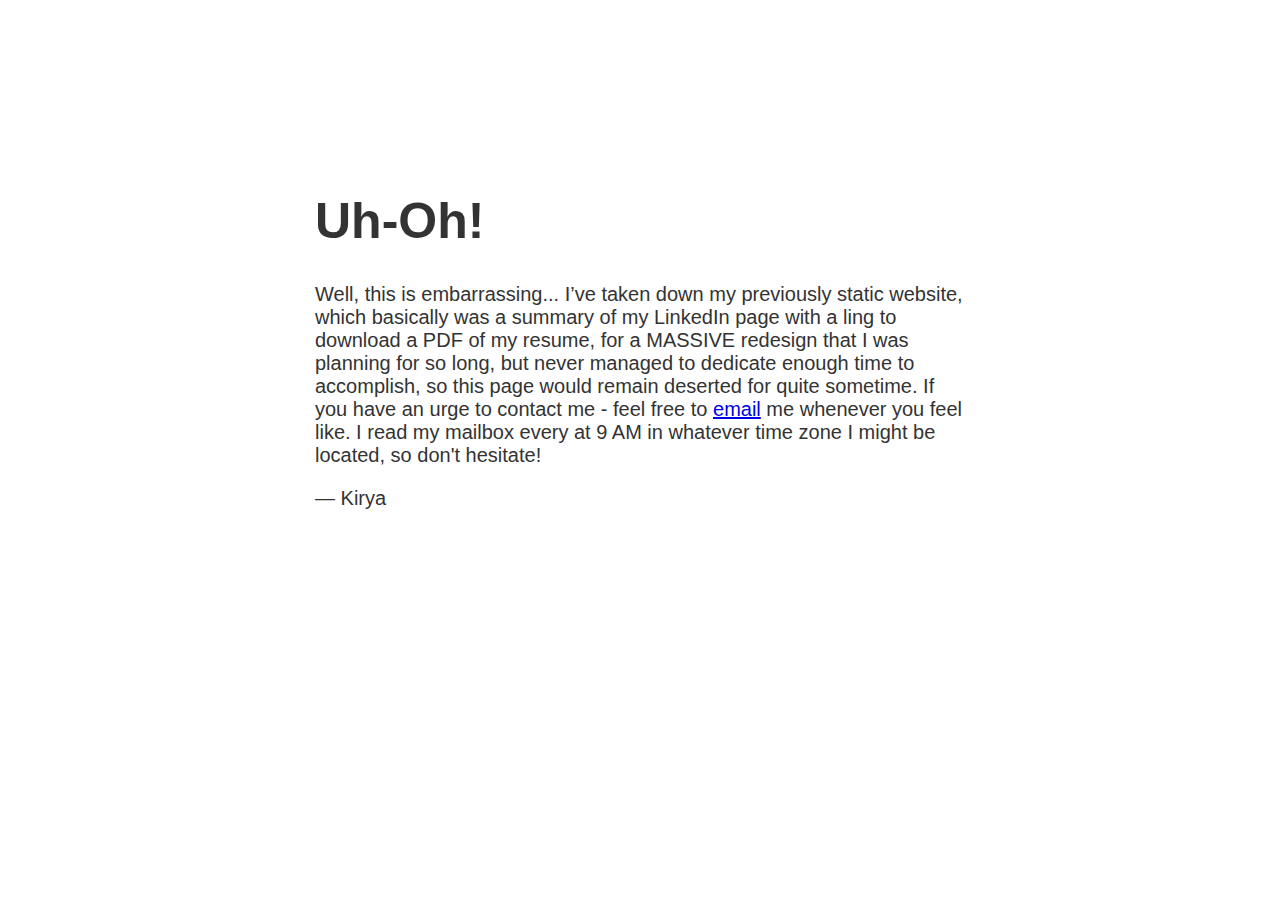
==== commit 6aceb1e0: "Update static page" ====
--- a/index.html
+++ b/index.html
@@ -1,18 +1,39 @@
-<!doctype html>
+<!DOCTYPE html>
 <title>Site Maintenance</title>
 <style>
-  body { text-align: center; padding: 150px; }
-  h1 { font-size: 50px; }
-  body { font: 20px Helvetica, sans-serif; color: #333; }
-  article { display: block; text-align: left; width: 650px; margin: 0 auto; }
-  a { color: #dc8100; text-decoration: none; }
-  a:hover { color: #333; text-decoration: none; }
+  body {
+    text-align: center;
+    padding: 150px;
+  }
+  h1 {
+    font-size: 50px;
+  }
+  body {
+    font: 20px Helvetica, sans-serif;
+    color: #333;
+  }
+  article {
+    display: block;
+    text-align: left;
+    width: 650px;
+    margin: 0 auto;
+  }
 </style>
 
 <article>
-    <h1>Uh-Oh!</h1>
-    <div>
-        <p>Well, this is embarrassing... I&rsquo;ve taken down my previously static website, which basically was a summary of my LinkedIn page with a ling to download a PDF of my resume, for a MASSIVE redesign that I was planning for so long, but never managed to deticate enough time to accomplish, so this page would remain deserted for quite sometime. If you have an urge to contact me - feel free to <a href="mailto:yankirill@icloud.com">email</a> me whenever you feel like. I read my mailbox every at 9 AM in whatever time zone I might be located, so don't hesitate!</p>
-        <p>&mdash; Kirya</p>
-    </div>
+  <h1>Uh-Oh!</h1>
+  <div>
+    <p>
+      Well, this is embarrassing... I&rsquo;ve taken down my previously static
+      website, which basically was a summary of my LinkedIn page with a ling to
+      download a PDF of my resume, for a MASSIVE redesign that I was planning
+      for so long, but never managed to dedicate enough time to accomplish, so
+      this page would remain deserted for quite sometime. If you have an urge to
+      contact me - feel free to
+      <a href="mailto:yankirill@icloud.com">email</a> me whenever you feel like.
+      I read my mailbox every at 9 AM in whatever time zone I might be located,
+      so don't hesitate!
+    </p>
+    <p>&mdash; Kirya</p>
+  </div>
 </article>
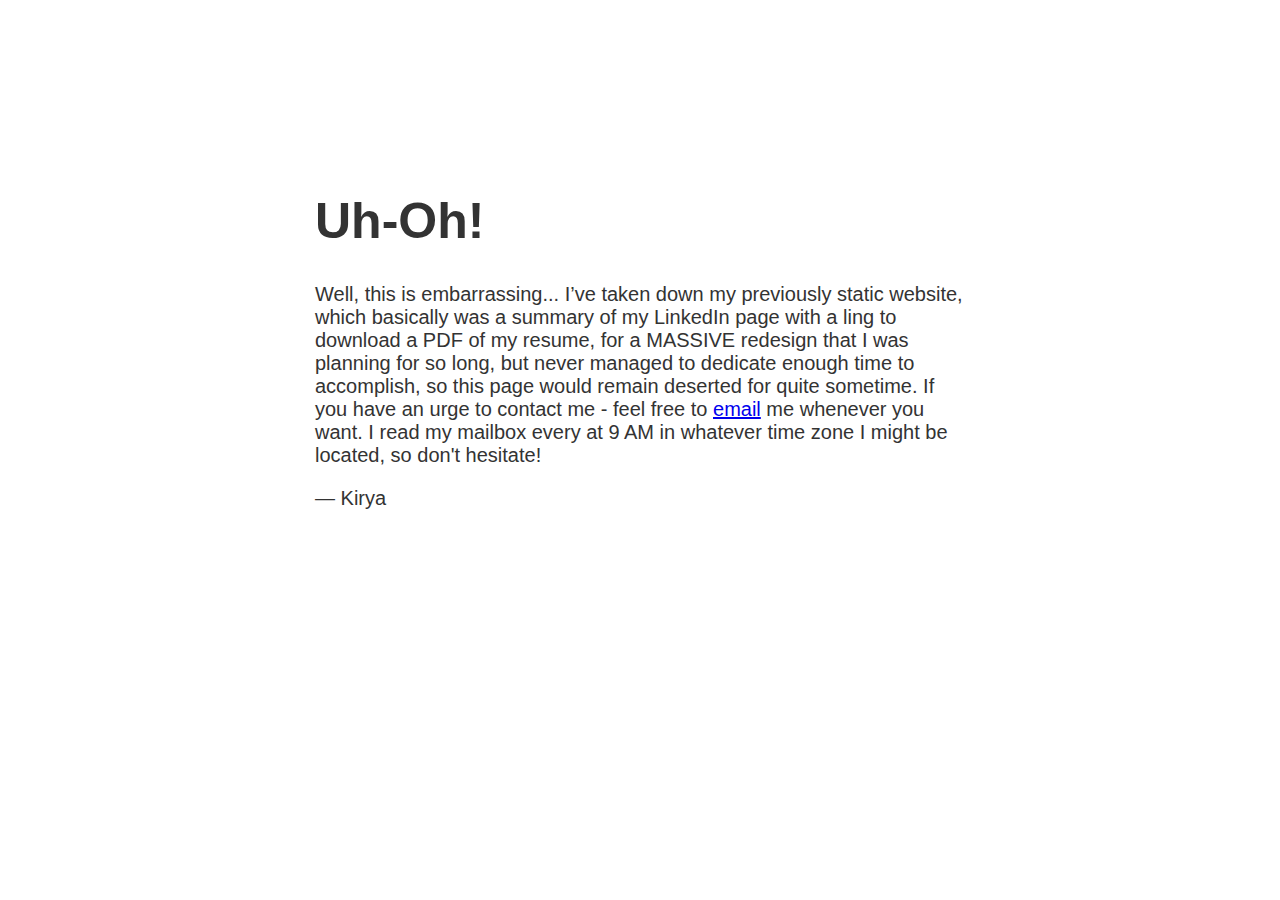
==== commit 844550af: "Update static page" ====
--- a/index.html
+++ b/index.html
@@ -30,9 +30,9 @@
       for so long, but never managed to dedicate enough time to accomplish, so
       this page would remain deserted for quite sometime. If you have an urge to
       contact me - feel free to
-      <a href="mailto:yankirill@icloud.com">email</a> me whenever you feel like.
-      I read my mailbox every at 9 AM in whatever time zone I might be located,
-      so don't hesitate!
+      <a href="mailto:yankirill@icloud.com">email</a> me whenever you want. I
+      read my mailbox every at 9 AM in whatever time zone I might be located, so
+      don't hesitate!
     </p>
     <p>&mdash; Kirya</p>
   </div>
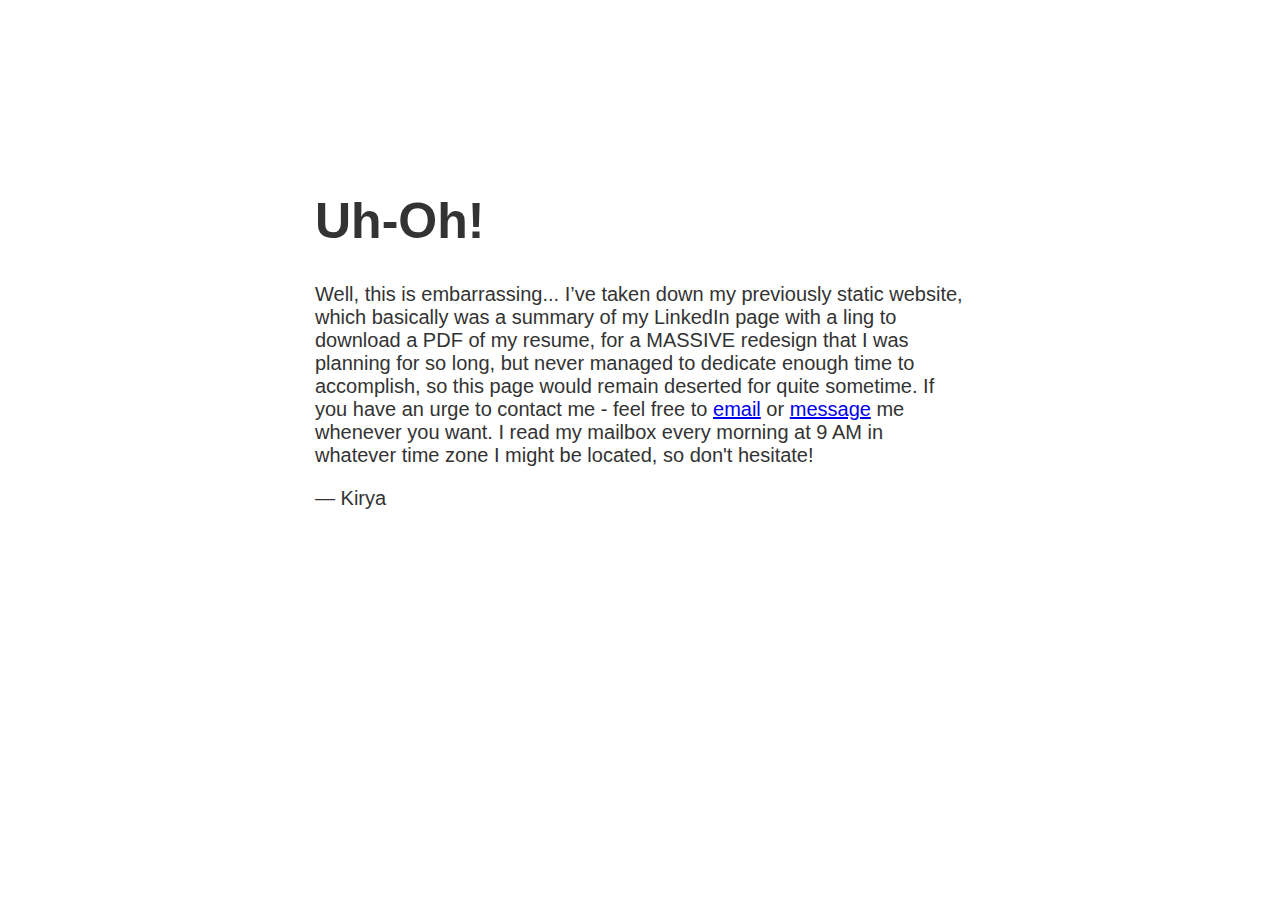
==== commit d6365a8a: "Update static page" ====
--- a/index.html
+++ b/index.html
@@ -30,9 +30,10 @@
       for so long, but never managed to dedicate enough time to accomplish, so
       this page would remain deserted for quite sometime. If you have an urge to
       contact me - feel free to
-      <a href="mailto:yankirill@icloud.com">email</a> me whenever you want. I
-      read my mailbox every at 9 AM in whatever time zone I might be located, so
-      don't hesitate!
+      <a href="mailto:yankirill@icloud.com">email</a> or
+      <a href="https://t.me/katerkeit/">message</a> me whenever you want. I read
+      my mailbox every morning at 9 AM in whatever time zone I might be located,
+      so don't hesitate!
     </p>
     <p>&mdash; Kirya</p>
   </div>
